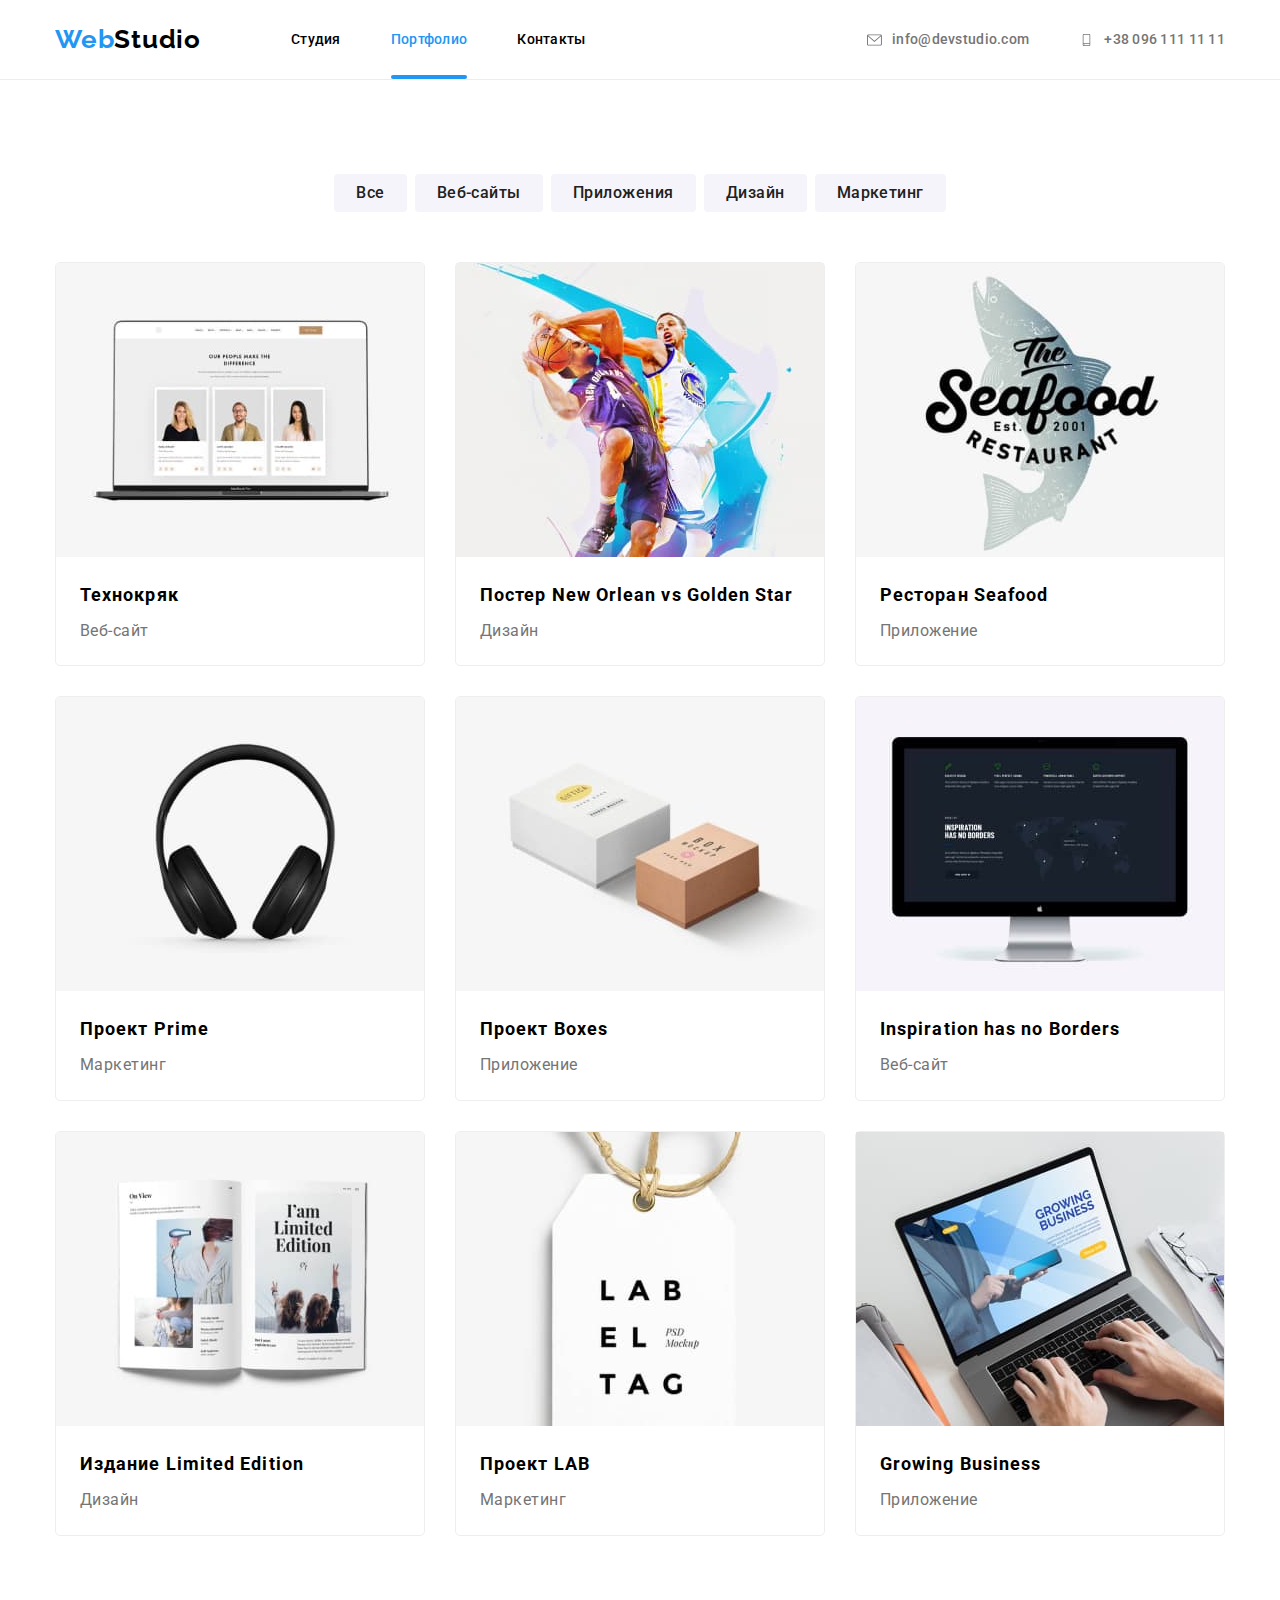
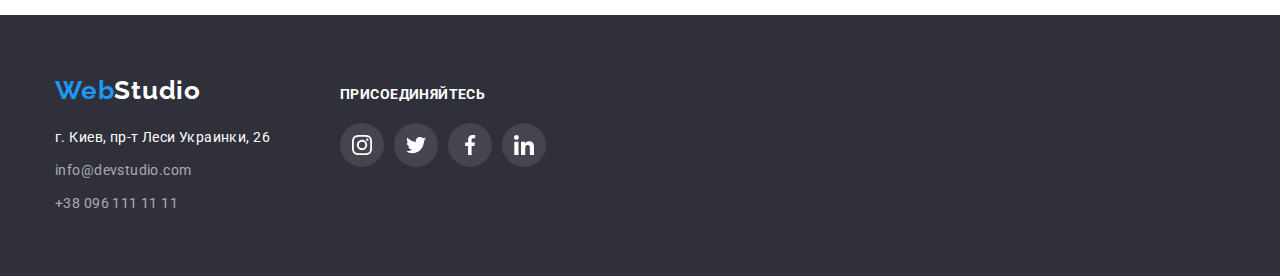
==== portfolio.html @ 303adff1 "Initial commit" ====
<!DOCTYPE html>
<html lang="en">
  <head>
    <meta charset="UTF-8" />
    <meta http-equiv="X-UA-Compatible" content="IE=edge" />
    <meta name="viewport" content="width=device-width, initial-scale=1.0" />
    <title>Work Myrhoiazov 2</title>
    <link
      href="https://fonts.googleapis.com/css2?family=Raleway:wght@700&family=Roboto:wght@400;500;700;900&display=swap"
      rel="stylesheet"
    />

    <link rel="stylesheet" href="./css/normalize.css" />
    <link rel="stylesheet" href="./css/style.css" />
  </head>
  <body>
    <header class="header">
      <div class="container">
        <div class="nav-wrapper">
            <a class="logo nav-logo" href="index.html"
              ><span>Web</span>Studio</a
            >
            <nav class="site-nav"></nav>
            <ul class="nav-list">
              <li class="item">
                <a class="nav-link " href="index.html">Студия</a>
              </li>
              <li class="item">
                <a class="nav-link primary" href="portfolio.html">Портфолио</a>
              </li>
              <li class="item"><a class="nav-link" href="#">Контакты</a></li>
            </ul>
          </nav>
          <div class="header-contact">
            <ul class="contact nav-contact">
              <li class="item">
                <a class="contact-link" href="mailto:info@devstudio.com"
                  > <svg class="icon icon-envelope" >
                    <use
                      href="./images/icon/symbol-defs.svg#icon-envelope"
                    ></use>
                  </svg>info@devstudio.com</a
                >
              </li>
              <li class="item">
                <a class="contact-link" href="tel:+80961111111"
                  > <svg class="icon icon-smartphone">
                    <use
                      href="./images/icon/symbol-defs.svg#icon-smartphone"
                    ></use>
                  </svg> +38 096 111 11 11</a
                >
              </li>
            </ul>
          </div>
        </div>
      </div>
    </header>
    <main class="main-portfolio">
        <section class="portfolio-body">
          <div class="container">
          <!-- Не видимый заголовок  ГЕРОй-->
            <h1 class="main-text visually-hidden">Примеры услуг работы</h1>
          <!-- Не видимый заголовок -->
            <ul class="portfolio-link">
            <li class="btn">
              <button type="button">Все</button>
            </li>
            <li class="btn">
              <button type="button">Веб-сайты</button>
            </li>
            <li class="btn">
              <button type="button">Приложения</button>
            </li>
            <li class="btn">
              <button type="button">Дизайн</button>
            </li>
            <li class="btn">
              <button type="button">Маркетинг</button>
            </li>
          </ul>
          <ul class="portfolio-items">
            <li class="item">
              <div class="img-wrapper">
                <img
                class="portfolio-img"
                src="./images/Portfolio/img1.jpg"
                alt="Технокряк"
                width="370"
              /> 
              <div class="img-subtext">
                Ресурс предлагает комплексные предложения с разным уровнем
                функционала и сервисов. Все это позволит посетителю получить
                исчерпывающие сведения о компании или частном лице.
              </div>
              </div>
              
              <div class="portfolio-wrapper">
              <h3 class="portfolio-title">Технокряк</h3>
              <p class="portfolio-subtitle">Веб-сайт</p>
            </div>
            </li>
            <li class="item">
              <div class="img-wrapper"><img
                class="portfolio-img"
                src="./images/Portfolio/img2.jpg"
                alt="Постер New Orlean"
                width="370"
              /><div class="img-subtext">
                Ресурс предлагает комплексные предложения с разным уровнем
                функционала и сервисов. Все это позволит посетителю получить
                исчерпывающие сведения о компании или частном лице.
              </div></div>
              <div class="portfolio-wrapper">
              <h3 class="portfolio-title">Постер New Orlean vs Golden Star</h3>
              <p class="portfolio-subtitle">Дизайн</p></div>
            </li>
            <li class="item">
              <div class="img-wrapper"><img
                class="portfolio-img"
                src="./images/Portfolio/img3.jpg"
                alt="Ресторан Seafood"
                width="370"
              /><div class="img-subtext">
                Ресурс предлагает комплексные предложения с разным уровнем
                функционала и сервисов. Все это позволит посетителю получить
                исчерпывающие сведения о компании или частном лице.
              </div></div>
              <div class="portfolio-wrapper">
              <h3 class="portfolio-title">Ресторан Seafood</h3>
              <p class="portfolio-subtitle">Приложение</p></div>
            </li>

            <li class="item">
              <div class="img-wrapper"><img
                class="portfolio-img"
                src="./images/Portfolio/img4.jpg"
                alt="Проект Prime"
                width="370"
              /><div class="img-subtext">
                Ресурс предлагает комплексные предложения с разным уровнем
                функционала и сервисов. Все это позволит посетителю получить
                исчерпывающие сведения о компании или частном лице.
              </div></div>
              <div class="portfolio-wrapper">
              <h3 class="portfolio-title">Проект Prime</h3>
              <p class="portfolio-subtitle">Маркетинг</p></div>
            </li>

            <li class="item">
              <div class="img-wrapper"><img
                class="portfolio-img"
                src="./images/Portfolio/img5.jpg"
                alt="Проект Boxes"
                width="370"
              /><div class="img-subtext">
                Ресурс предлагает комплексные предложения с разным уровнем
                функционала и сервисов. Все это позволит посетителю получить
                исчерпывающие сведения о компании или частном лице.
              </div></div>
              <div class="portfolio-wrapper">
              <h3 class="portfolio-title">Проект Boxes</h3>
              <p class="portfolio-subtitle">Приложение</p></div>
            </li>
            <li class="item">
              <div class="img-wrapper"><img
                class="portfolio-img"
                src="./images/Portfolio/img6.jpg"
                alt="Inspiration has no Borders"
                width="370"
              /><div class="img-subtext">
                Ресурс предлагает комплексные предложения с разным уровнем
                функционала и сервисов. Все это позволит посетителю получить
                исчерпывающие сведения о компании или частном лице.
              </div></div>
              <div class="portfolio-wrapper">
              <h3 class="portfolio-title">Inspiration has no Borders</h3>
              <p class="portfolio-subtitle">Веб-сайт</p></div>
            </li>
            <li class="item">
              <div class="img-wrapper"><img
                class="portfolio-img"
                src="./images/Portfolio/img7.jpg"
                alt="Издание Limited Edition"
                width="370"
              /><div class="img-subtext">
                Ресурс предлагает комплексные предложения с разным уровнем
                функционала и сервисов. Все это позволит посетителю получить
                исчерпывающие сведения о компании или частном лице.
              </div></div>
              <div class="portfolio-wrapper">
              <h3 class="portfolio-title">Издание Limited Edition</h3>
              <p class="portfolio-subtitle">Дизайн</p></div>
            </li>
            <li class="item">
              <div class="img-wrapper"><img
                class="portfolio-img"
                src="./images/Portfolio/img8.jpg"
                alt="Проект LAB"
                width="370"
              /><div class="img-subtext">
                Ресурс предлагает комплексные предложения с разным уровнем
                функционала и сервисов. Все это позволит посетителю получить
                исчерпывающие сведения о компании или частном лице.
              </div></div>
              <div class="portfolio-wrapper">
              <h3 class="portfolio-title">Проект LAB</h3>
              <p class="portfolio-subtitle">Маркетинг</p></div>
            </li>
            <li class="item">
              <div class="img-wrapper"><img
                class="portfolio-img"
                src="./images/Portfolio/img9.jpg"
                alt="ТGrowing Business"
                width="370"
              /><div class="img-subtext">
                Ресурс предлагает комплексные предложения с разным уровнем
                функционала и сервисов. Все это позволит посетителю получить
                исчерпывающие сведения о компании или частном лице.
              </div></div>
              <div class="portfolio-wrapper">
              <h3 class="portfolio-title">Growing Business</h3>
              <p class="portfolio-subtitle">Приложение</p>
            </div>
            </li>
          </ul>
        </div>
      </section>
      
    </main>

    <footer class="footer">
      <div class="container">
        <div class="footer-row">
          <div class="footer-adress">
            <a class="logo footer-logo" href="index.html"
              ><span>Web</span>Studio</a
            >
            <address>
              <ul class="contact footer-contact">
                <li class="item">
                  <a
                    class="contact-link footer-map"
                    href="https://goo.gl/maps/vvdmtpZNE354Qot68"
                    >г. Киев, пр-т Леси Украинки, 26</a
                  >
                </li>
                <li class="item">
                  <a class="contact-link" href="mailto:info@devstudio.com"
                    >info@devstudio.com</a
                  >
                </li>
                <li class="item">
                  <a class="contact-link" href="tel:+80961111111"
                    >+38 096 111 11 11</a
                  >
                </li>
              </ul>
            </address>
          </div>

          <div class="footer-social">
            <h2 class="footer-social-text">присоединяйтесь</h2>
            <div class="footer-social-link">
              <a class="footer-link" href="#">
                <svg aria-label="instagram" class="footer-link-instagram">
                  <use
                    href="./images/icon/symbol-defs.svg#icon-instagram"
                  ></use>
                </svg>
              </a>
              <a class="footer-link" href="#"
              ><svg aria-label="twitter" class="footer-link-twitter">
                <use
                  href="./images/icon/symbol-defs.svg#icon-twitter"
                ></use>
              </svg>
            </a>
              <a class="footer-link" href="#"
              ><svg aria-label="facebook" class="footer-link-facebook">
                <use
                  href="./images/icon/symbol-defs.svg#icon-facebook"
                ></use>
              </svg>
            </a>
              <a class="footer-link" href="#"
                ><svg aria-label="linkedin" class="footer-link-linkedin">
                  <use
                    href="./images/icon/symbol-defs.svg#icon-linkedin"
                  ></use>
                </svg>
              </a>
             
            </div>
          </div>
        </div>
      </div>
    </footer>
  </body>
</html>
---- css/style.css ----
html {
  box-sizing: border-box;
}

*,
*::before,
*::after {
  box-sizing: inherit;
}

/* Общие файлы Css */

/* ---------Брендовые цвета---------- */

:root {
  --blu-brand-color: #2196f3;
  --black-brand-color: rgba(33, 33, 33, 1);
  --grey-brand-color: rgba(117, 117, 117, 1);
  --white-brand-color: #fff;
  --black-logo: #000;
  --brand-color-footer: rgba(47, 48, 58, 1);
}

body {
  font-family: 'Roboto';
  box-sizing: border-box;
  color: #000;
  background-color: var(--white-brand-color);
  margin: 0;
}

.header {
  position: fixed;
  z-index: 999;
  top: 0;
  left: 0;
  width: 100%;
  border-bottom: 1px solid rgba(236, 236, 236, 1);

  background-color: var(--white-brand-color);
}

.container {
  max-width: 1200px;
  margin: 0 auto;

  padding-left: 15px;
  padding-right: 15px;
}

/* -------Стилизация Навигации------- */

.nav-wrapper {
  display: flex;
  align-items: center;
  flex-wrap: wrap;
}

.site-nav {
  display: flex;
  align-items: center;
  flex-wrap: wrap;
}

/* Logo */

.logo {
  display: inline-block;
  font-family: 'Raleway';

  font-size: 26px;
  text-decoration: none;
  font-weight: 700;
  line-height: 1.2;
  letter-spacing: 0.03em;

  color: var(----black-brand-color);
}

.nav-logo {
  margin-right: 90px;
}

.logo span {
  color: var(--blu-brand-color);
}

.nav-list,
.nav-contact {
  list-style: none;
  display: flex;
}

.nav-list .nav-link {
  display: block;

  padding: 32px 0;

  color: var(----black-brand-color);
  font-size: 14px;
  line-height: 1.1;
  letter-spacing: 0.02em;
  font-weight: 500;
  text-decoration: none;

  transition: color 250ms cubic-bezier(0.4, 0, 0.2, 1);
}

.nav-list .nav-link:hover,
.nav-list .nav-link:focus {
  color: var(--blu-brand-color);
}

.nav-list .primary {
  display: block;
  position: relative;

  padding: 32px 0;

  color: var(--blu-brand-color);
}

.nav-list .primary::after {
  content: '';
  display: block;
  position: absolute;
  left: 0;
  bottom: 0;

  width: 100%;
  height: 4px;
  border-radius: 2px;
  background-color: var(--blu-brand-color);
}

/* стилизация нав контактов */

.nav-list .item + .item {
  margin-left: 50px;
}
.nav-contact .item + .item {
  margin-left: 50px;
}

.header-contact {
  margin-left: auto;
}

.header-contact .contact-link {
  display: flex;
  align-items: center;
  color: var(--grey-brand-color);
  font-weight: 500;
  font-size: 14px;
  line-height: 1.1;
  letter-spacing: 0.02em;
  font-style: normal;
  text-decoration: none;
}

.footer-contact .contact-link {
  display: flex;
  align-items: center;
  color: rgba(255, 255, 255, 0.6);

  font-weight: 400;
  font-size: 14px;
  line-height: 1.7;
  letter-spacing: 0.03em;
  font-style: normal;
  text-decoration: none;

  transition: color 250ms cubic-bezier(0.4, 0, 0.2, 1);
}

.contact .contact-link:hover,
.contact .contact-link:focus {
  color: var(--blu-brand-color);
}

/* Footer style */

.footer {
  background: var(--brand-color-footer);
  padding: 60px 0;
}

.footer-logo {
  color: var(--white-brand-color);
  margin: 0;
  margin-bottom: 20px;
}

.footer-contact .item {
  margin-bottom: 9px;
}

.footer-contact .item:last-child {
  margin-bottom: 0;
}

.footer-contact .footer-map {
  color: var(--white-brand-color);
}

/* Icon */

.icon-envelope {
  width: 16px;
  height: 12px;
  margin-right: 10px;
  fill: currentColor;
}

.icon-smartphone {
  width: 10px;
  height: 16px;
  margin-right: 10px;
  fill: currentColor;
}
/* ---------Стилизация Portfolio-------- */

/* Стилизация Portfolio Body */

/* Скрытй текст в портфолио */
.visually-hidden {
  position: absolute;
  width: 1px;
  height: 1px;
  margin: -1px;
  border: 0;
  padding: 0;

  white-space: nowrap;
  clip-path: inset(100%);
  clip: rect(0 0 0 0);
  overflow: hidden;
}
/* Скрытй текст в портфолио */

.main-portfolio {
  padding-bottom: 94px;
  padding-top: 94px;

  margin-top: 80px;
}

.portfolio-link {
  display: flex;
  justify-content: center;
  flex-wrap: wrap;

  margin-bottom: 50px;
  margin-top: 0;
}

.portfolio-link button {
  font-weight: 500;
  color: var(--black-brand-color);
  font-size: 16px;
  line-height: 1.6;
  letter-spacing: 0.03em;

  background-color: rgba(245, 244, 250, 1);
  padding: 6px 22px;
  border-radius: 4px;
  border: 0;

  margin: 0 4px;
  cursor: pointer;

  transition: color 250ms cubic-bezier(0.4, 0, 0.2, 1), background-color 250ms cubic-bezier(0.4, 0, 0.2, 1), box-shadow 250ms cubic-bezier(0.4, 0, 0.2, 1);
}
.portfolio-link button:hover,
.portfolio-link button:focus {
  color: var(--white-brand-color);
  background-color: var(--blu-brand-color);
  box-shadow: 0 5px 15px rgba(117, 117, 117, 0.2);
}

.portfolio-items {
  display: flex;
  flex-wrap: wrap;

  margin: -15px;
}

.portfolio-items .item {
  width: 370px;

  border: 1px solid rgba(238, 238, 238, 1);
  border-radius: 5px;
  transform: scale(1);
  transition: transform 1s ease;

  cursor: pointer;

  border: 1px solid rgba(238, 238, 238, 1);
  transition: box-shadow 250ms cubic-bezier(0.4, 0, 0.2, 1);

  margin: 15px;
}

.portfolio-items .item:nth-child(3n) {
  margin-right: 0;
}

.portfolio-items .item:nth-last-child(-n + 3) {
  margin-bottom: 0;
}

.portfolio-items .item:hover {
  box-shadow: 0 5px 15px rgba(117, 117, 117, 0.2);
  transform: scale(1.01);
}

.portfolio-img {
  display: block;
}

.img-wrapper {
  position: relative;
  overflow: hidden;
}

.img-wrapper::before {
  content: '';
  position: absolute;
  width: 100%;
  height: 100%;
  background: rgba(33, 150, 243, 0.9);

  transform: translateY(100%);

  transition: transform 250ms cubic-bezier(0.4, 0, 0.2, 1);
}

.portfolio-items .item:hover .img-wrapper::before {
  transform: translateY(0);
}

.img-subtext {
  position: absolute;
  top: 0;
  left: 0;

  padding: 63px 24px;

  font-family: 'Roboto';
  font-weight: 400;
  font-size: 18px;
  line-height: 1.5;
  letter-spacing: 0.03em;
  color: var(--white-brand-color);

  transform: translateY(100%);

  transition: transform 250ms cubic-bezier(0.4, 0, 0.2, 1);
}

.portfolio-items .item:hover .img-subtext {
  transform: translateY(0);
}

.portfolio-wrapper {
  padding: 20px 24px;
}

.portfolio-title {
  font-weight: 700;
  line-height: 2;
  letter-spacing: 0.06em;
  font-size: 18px;

  color: var(----black-brand-color);
  margin-bottom: 4px;
}
.portfolio-subtitle {
  font-weight: 400;
  color: var(--grey-brand-color);
  line-height: 1.8;
  letter-spacing: 0.03em;
  font-size: 16px;
}

/* ------------------Главная страница сайта-------------------- */

.main-header {
  padding: 200px 0;
  text-align: center;

  max-width: 1600px;
  margin-left: auto;
  margin-right: auto;

  margin-top: 80px;

  background-image: linear-gradient(
      to bottom,
      rgba(47, 48, 58, 0.4),
      rgba(47, 48, 58, 0.4)
    ),
    url(../images/hero-bg.jpg);
  background-position: center;
  background-repeat: no-repeat;
  background-size: cover;
}
.main-hero-title {
  font-weight: 900;
  font-size: 44px;
  line-height: 1.4;
  letter-spacing: 0.06em;
  color: var(--white-brand-color);

  text-transform: uppercase;

  margin-bottom: 30px;
}

.main-btn {
  letter-spacing: 0.06em;
  font-weight: 700;
  font-size: 16px;
  font-family: inherit;
  line-height: 1.9;

  background-color: var(--blu-brand-color);
  color: var(--white-brand-color);

  padding: 10px 32px;
  border: none;
  border-radius: 4px;
  box-shadow: 0px 4px 4px 0px rgba(0, 0, 0, 0.15);
  cursor: pointer;

  transition: background-color 250ms cubic-bezier(0.4, 0, 0.2, 1);
}

.main-btn:hover{
  background-color: rgb(18, 18, 18);
;
}

/* Our Work */

.our-work {
  padding-top: 94px;
  padding-bottom: 94px;
}
.our-work-img {
  display: flex;
  align-items: center;
  justify-content: center;

  width: 100%;
  height: 120px;
  background-color: rgba(245, 244, 250, 1);
  margin-bottom: 30px;

  border-radius: 4px;
}

.antenna,
.clock,
.diagram,
.astronaut {
  width: 70px;
  height: 70px;
}

.our-work-list,
.progress-list,
.team-list {
  display: flex;
  justify-content: space-between;
}

.our-work-link {
  width: 270px;
}

.our-work-link,
.progress-link {
  list-style: none;
  margin-right: 30px;
}

.our-work-link:nth-child(4) {
  margin: 0;
}

.our-work__title {
  text-transform: uppercase;
  font-weight: 700;
  font-size: 14px;
  line-height: 1.2;
  letter-spacing: 0.03em;
  color: var(--black-brand-color);

  margin-bottom: 10px;
}
.our-work__subtitle {
  font-weight: 400;
  font-size: 14px;
  line-height: 1.7;
  letter-spacing: 0.03em;
  color: var(--grey-brand-color);
}

/* Our progress */

.our-progress {
  padding-bottom: 94px;
}

.progress-link {
  position: relative;
  list-style: none;
  margin-right: 30px;
}

.progress-link:nth-child(3) {
  margin: 0;
}

.progress-img{
  display: block;
}

.progress-text{
  position: absolute;
  width: 100%;
  left: 0;
  bottom: 0;


font-weight: 700;
font-size: 14px;
line-height: 1.2;
text-align: center;
letter-spacing: 0.03em;
text-transform: uppercase;
padding: 27px 82px;

color: var(--white-brand-color);

background-color: rgba(47, 48, 58, 0.8);;
}



/* Общий Title */
.title {
  text-align: center;
  font-weight: 700;
  font-size: 36px;
  line-height: 1.2;
  letter-spacing: 0.03em;

  margin-bottom: 50px;
}

/* Our Team */

.our-team {
  background: rgba(245, 244, 250, 1);
  padding: 94px 0;
}
.team-list {
  display: flex;
  flex-wrap: wrap;

  margin: -15px;
}

.team-item {
  border-radius: 0px 0px 4px 4px;
  box-shadow: 0px 1px 3px rgba(0, 0, 0, 0.12), 0px 1px 1px rgba(0, 0, 0, 0.14),
    0px 2px 1px rgba(0, 0, 0, 0.2);
  margin: 15px;

  background-color: var(--white-brand-color);
}

.team-link img {
  display: block;
}

.team-text {
  text-align: center;

  font-weight: 500;
  font-size: 16px;
  line-height: 1.2;
  letter-spacing: 0.03em;
  color: var(--black-brand-color);

  margin-bottom: 10px;
}
.team-subtext {
  text-align: center;

  color: var(--grey-brand-color);
  font-weight: 400;
  font-size: 16px;
  line-height: 1.2;
  letter-spacing: 0.03em;

  margin-bottom: 16px;
}

.team-content {
  padding: 30px 0;
}

.social-list {
  display: flex;
  justify-content: center;
}

.social-link {
  display: flex;
  justify-content: center;
  align-items: center;

  /* color: currentColor; */
  width: 44px;
  height: 44px;
  border-radius: 50%;

  margin-left: 10px;

  transition: background-color 250ms cubic-bezier(0.4, 0, 0.2, 1);
}

.social-link:hover,
.social-link:focus {
  background-color: var(--blu-brand-color);
}

.social-link:first-child {
  margin: 0;
}

.social-icon {
  width: 20px;
  height: 20px;
  fill: rgba(175, 177, 184, 1);
}

.social-link:hover .social-icon,
.social-link:focus .social-icon {
  fill: var(--white-brand-color);
}

/* Our partner  */

.our-partner {
  background-color: var(--white-brand-color);
  padding: 94px 0;
}
.our-partner-list {
  display: flex;
  /* justify-content: space-between; */
  flex-wrap: wrap;

  margin: -15px;
  color: var(--grey-brand-color);
  list-style: none;
}

.our-partner-link {
  display: flex;
  justify-content: center;
  align-items: center;

  margin: 15px;
}

.our-partner-bg {
  padding: 16px 32px;
  width: 170px;
  height: 92px;

  background-color: var(--white-brand-color);
  border: 1px solid rgba(175, 177, 184, 1);
  border-radius: 4px;
  cursor: pointer;

  transition: border 250ms cubic-bezier(0.4, 0, 0.2, 1), fill 250ms cubic-bezier(0.4, 0, 0.2, 1);
}

.our-partner-bg:hover,
.our-partner-bg:focus {
  border: 1px solid var(--blu-brand-color);
}



.partner-logo {
  width: 106px;
  height: 60px;
  fill: rgba(175, 177, 184, 1);

  transition: fill 250ms cubic-bezier(0.4, 0, 0.2, 1);
}

.our-partner-bg:focus .partner-logo,
.our-partner-bg:hover .partner-logo {
  fill: var(--blu-brand-color);
}

/* Footer social link */

.footer-row {
  display: flex;
  align-items: baseline;
}

.footer-social {
  margin-left: 70px;
}

.footer-social-text {
  font-weight: 700;
  font-size: 14px;
  line-height: 1.2;
  letter-spacing: 0.03em;

  margin-bottom: 20px;
  text-transform: uppercase;

  color: var(--white-brand-color);
}

.footer-social-link {
  display: flex;
  align-items: center;
  color: rgb(255, 255, 255);
}

.footer-social-link .footer-link + .footer-link {
  margin-left: 10px;
}

.footer-link {
  display: flex;
  justify-content: center;
  align-items: center;

  color: currentColor;
  width: 44px;
  height: 44px;
  border-radius: 50%;
  background: rgba(255, 255, 255, 0.1);

  transition: background-color 250ms cubic-bezier(0.4, 0, 0.2, 1);
}

.footer-link-instagram,
.footer-link-facebook,
.footer-link-linkedin,
.footer-link-twitter {
  width: 20px;
  height: 20px;
  fill: currentColor;
}

.footer-link:hover,
.footer-link:focus {
  background-color: var(--blu-brand-color);
}

/* Box Modal */

.box-model {
  position: fixed;
  z-index: 1000;
  top: 0;
  left: 0;
  width: 100%;
  height: 100%;

  display: flex;
  align-items: center;
  justify-content: center;

  background: rgba(0, 0, 0, 0.4);

  opacity: 1;
  transition: opacity 250ms cubic-bezier(0.4, 0, 0.2, 1);
}

.box-model.is-hidden {
  opacity: 0;
  pointer-events: none;
}

.box-model.is-hidden .form {
  transform: scale(0);
}

.form {
  position: relative;
  border-radius: 20px;
  padding: 40px;

  width: 528px;
  height: 581px;

  background-color: var(--white-brand-color);
  box-shadow: 0px 1px 3px rgba(0, 0, 0, 0.12), 0px 1px 1px rgba(0, 0, 0, 0.14),
    0px 2px 1px rgba(0, 0, 0, 0.2);
  border-radius: 4px;

  transform: scale(1);
  transition: transform 250ms cubic-bezier(0.4, 0, 0.2, 1);
}

.form-title {
  font-weight: 700;
  font-size: 20px;
  line-height: 1.2;
  text-align: center;
  letter-spacing: 0.03em;

  color: var(--black-brand-color);
}
.form-field {
  position: relative;

  display: block;
  width: 100%;

  color: #fff;
  color: var(--black-brand-color);
  margin-bottom: 28px;
}

.form-field:focus-within {
  fill: var(--blu-brand-color);
}

.form-field:focus-within .form-label,
.form-field:focus-within .textarea-label {
  color: var(--blu-brand-color);
}

/* .form-field:hover .form-icon {
  fill: var(--blu-brand-color);
} */
.form-input {
  width: 100%;

  font-size: 12px;
  letter-spacing: 0.02rem;

  padding: 11px 0;
  padding-left: 40px;

  border: 1px solid rgba(33, 33, 33, 0.2);
  border-radius: 4px;
}

.form-label {
  display: inline-block;

  position: absolute;
  top: -50%;
  left: 0;

  font-weight: 400;
  font-size: 12px;
  line-height: 1.2;
  letter-spacing: 0.01em;

  color: var(--grey-brand-color);
}

.textarea {
  position: relative;
}

.textarea-label {
  position: absolute;

  top: -17%;
  left: 0;

  font-weight: 400;
  font-size: 12px;
  line-height: 1.2;
  letter-spacing: 0.01em;

  color: var(--grey-brand-color);
}

.form-area {
  height: 120px;
  padding: 12px 16px;

  font-weight: 400;
  font-size: 12px;
  line-height: 1.2;
  letter-spacing: 0.01em;

  resize: none;
}
.form-icon {
  position: absolute;

  top: 50%;
  left: 14px;
  transform: translateY(-50%);

  display: inline-block;

  width: 18px;
  height: 18px;
}
.icon {
  width: 15px;
  height: 12px;
}

.form-chekbox {
  display: block;
  display: flex;
  align-items: center;
  justify-content: center;

  margin-bottom: 30px;
}

.chekbox-input {
  /* visibility: hidden; */
  -moz-appearance: none;
  -webkit-appearance: none;
  appearance: none;
}

.chekbox-icon {
  display: inline-block;

  width: 15px;
  height: 15px;

  border-radius: 4px;

  border: 2px solid var(--grey-brand-color);

  background-color: transparent;
  transition: background-color 250ms ease;
}

.chekbox-input:checked ~ .chekbox-icon {
  background-color: var(--blu-brand-color);
  border: transparent;

  background-image: url(../images/box-modal/icon\ check.svg);
  background-size: contain;
  background-repeat: no-repeat;
  background-position: center;

  background-origin: border-box;
}

.chekbox-text {
  font-weight: 400;
  font-size: 14px;
  line-height: 1.8;
  letter-spacing: 0.03em;

  color: var(--grey-brand-color);

  margin-left: 8px;
}
.chekbox-text-accent {
  font-weight: 400;
  font-size: 14px;
  line-height: 1.8;
  letter-spacing: 0.03em;
  text-decoration: underline;

  color: var(--blu-brand-color);
}

.form-btn {
  display: block;

  width: 200px;
  height: 50px;

  color: var(--white-brand-color);

  padding: 10px 56px;

  background: var(--blu-brand-color);
  box-shadow: 0px 4px 4px rgba(0, 0, 0, 0.15);
  border-radius: 4px;
  border: none;

  margin-left: auto;
  margin-right: auto;

  cursor: pointer;
}

.closed {
  position: absolute;
  top: 8px;
  right: 8px;
  width: 30px;
  height: 30px;

  display: flex;
  align-items: center;
  justify-content: center;

  border-radius: 50%;

  background: #ffffff;
  border: 1px solid rgba(0, 0, 0, 0.1);

  cursor: pointer;
}
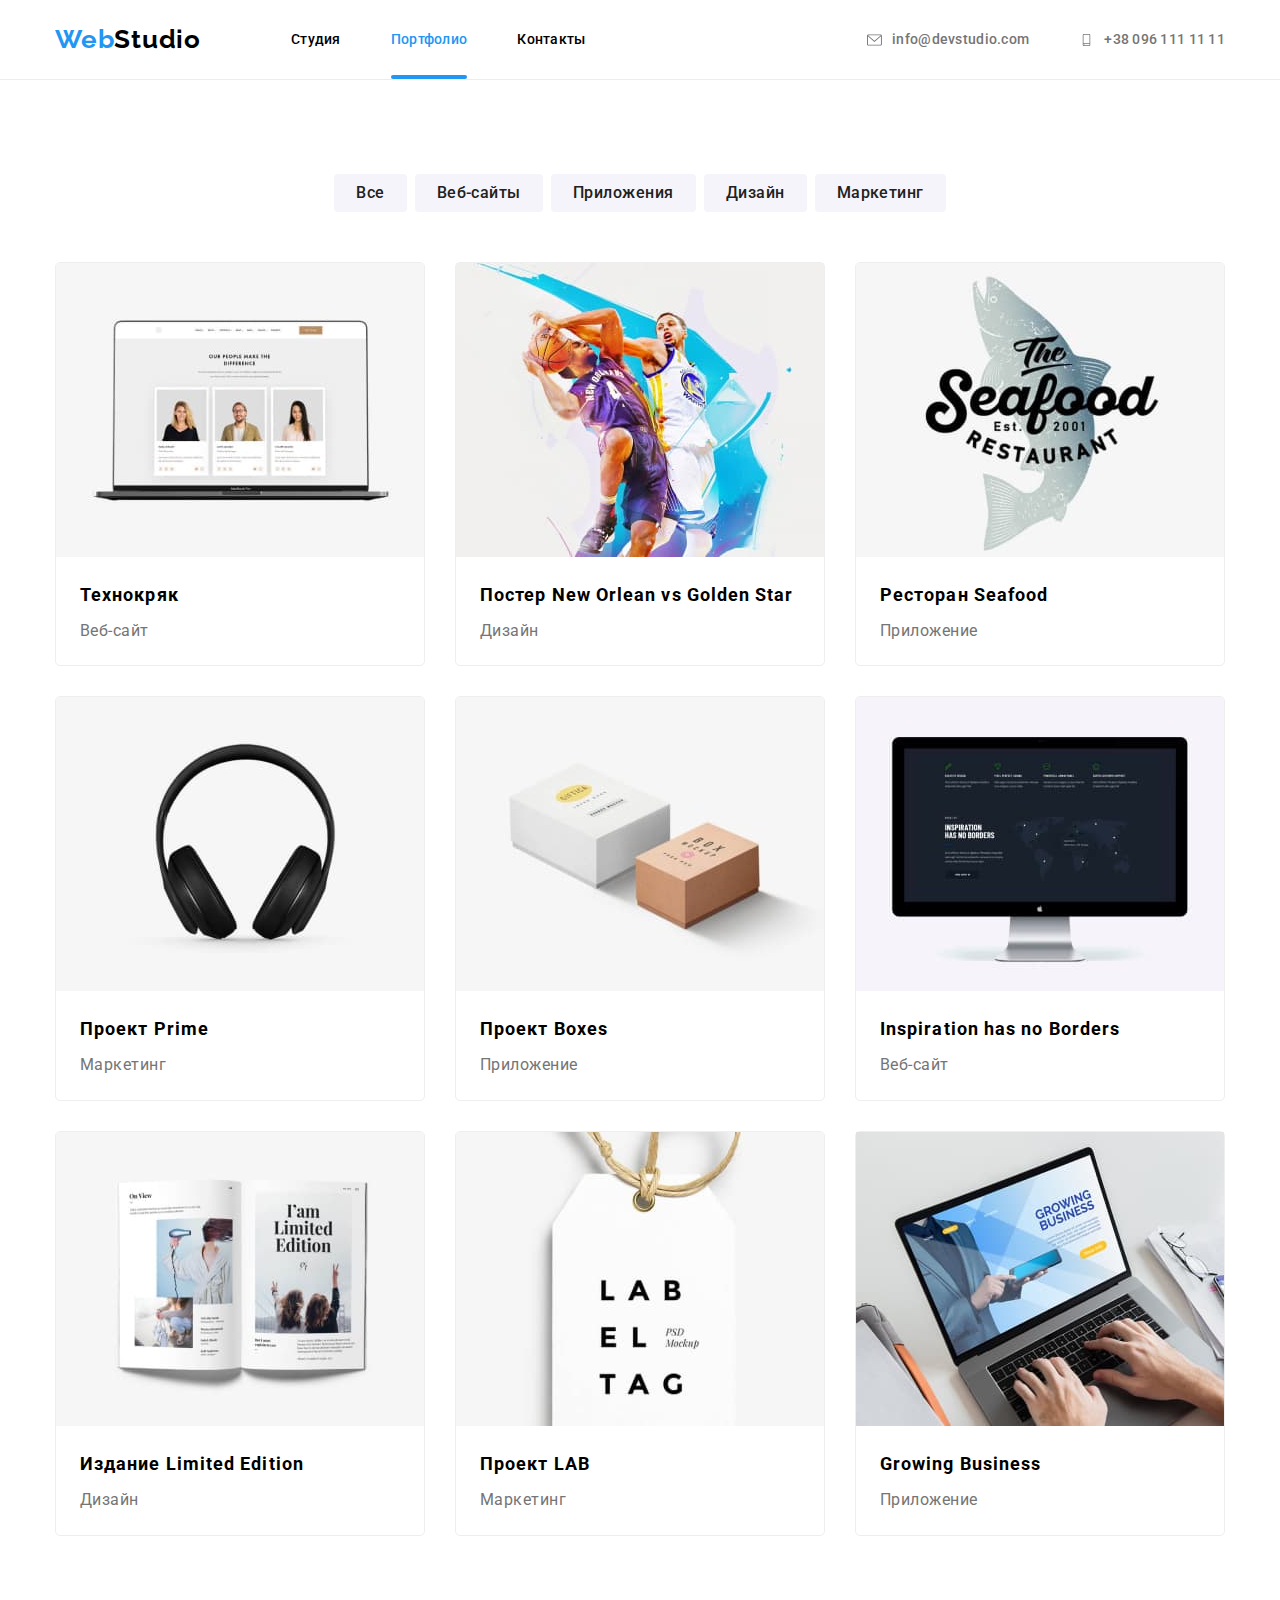
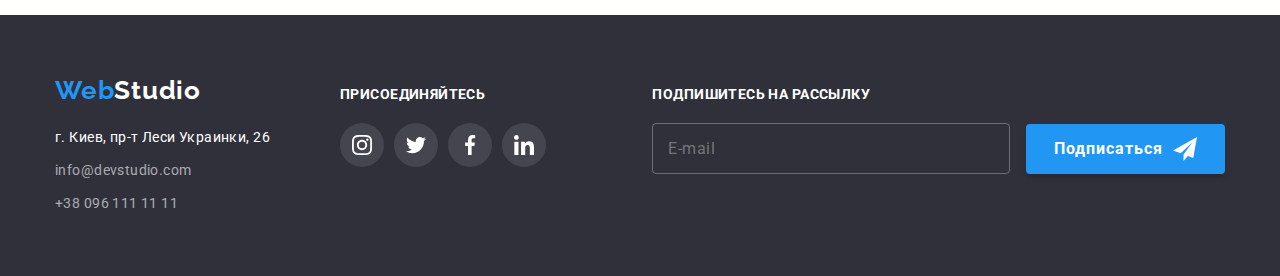
==== commit 71acda34: "add: after mentor" ====
--- a/portfolio.html
+++ b/portfolio.html
@@ -293,6 +293,18 @@
              
             </div>
           </div>
+          <div class="footer-wrapper">
+            <h2 class="footer-social-text">Подпишитесь на рассылку</h2>
+            <form class="footer-form">
+                <input class="footer-input" type="email" name="footer-email" placeholder="E-mail">
+              <button class="submit-btn" type="submit">Подписаться <svg aria-label="submit" class="icon-submit">
+                <use
+                  href="./images/icon/symbol-defs.svg#icon-submit"
+                ></use>
+              </svg></button>
+            </form>
+
+          </div>
         </div>
       </div>
     </footer>
--- a/css/style.css
+++ b/css/style.css
@@ -269,7 +269,9 @@
   margin: 0 4px;
   cursor: pointer;
 
-  transition: color 250ms cubic-bezier(0.4, 0, 0.2, 1), background-color 250ms cubic-bezier(0.4, 0, 0.2, 1), box-shadow 250ms cubic-bezier(0.4, 0, 0.2, 1);
+  transition: color 250ms cubic-bezier(0.4, 0, 0.2, 1),
+    background-color 250ms cubic-bezier(0.4, 0, 0.2, 1),
+    box-shadow 250ms cubic-bezier(0.4, 0, 0.2, 1);
 }
 .portfolio-link button:hover,
 .portfolio-link button:focus {
@@ -436,9 +438,8 @@
   transition: background-color 250ms cubic-bezier(0.4, 0, 0.2, 1);
 }
 
-.main-btn:hover{
+.main-btn:hover {
   background-color: rgb(18, 18, 18);
-;
 }
 
 /* Our Work */
@@ -523,31 +524,28 @@
   margin: 0;
 }
 
-.progress-img{
+.progress-img {
   display: block;
 }
 
-.progress-text{
+.progress-text {
   position: absolute;
   width: 100%;
   left: 0;
   bottom: 0;
 
-
-font-weight: 700;
-font-size: 14px;
-line-height: 1.2;
-text-align: center;
-letter-spacing: 0.03em;
-text-transform: uppercase;
-padding: 27px 82px;
-
-color: var(--white-brand-color);
-
-background-color: rgba(47, 48, 58, 0.8);;
-}
-
-
+  font-weight: 700;
+  font-size: 14px;
+  line-height: 1.2;
+  text-align: center;
+  letter-spacing: 0.03em;
+  text-transform: uppercase;
+  padding: 27px 82px;
+
+  color: var(--white-brand-color);
+
+  background-color: rgba(47, 48, 58, 0.8);
+}
 
 /* Общий Title */
 .title {
@@ -687,15 +685,14 @@
   border-radius: 4px;
   cursor: pointer;
 
-  transition: border 250ms cubic-bezier(0.4, 0, 0.2, 1), fill 250ms cubic-bezier(0.4, 0, 0.2, 1);
+  transition: border 250ms cubic-bezier(0.4, 0, 0.2, 1),
+    fill 250ms cubic-bezier(0.4, 0, 0.2, 1);
 }
 
 .our-partner-bg:hover,
 .our-partner-bg:focus {
   border: 1px solid var(--blu-brand-color);
 }
-
-
 
 .partner-logo {
   width: 106px;
@@ -771,6 +768,73 @@
   background-color: var(--blu-brand-color);
 }
 
+/* Footer - form */
+
+.footer-wrapper {
+  margin-left: auto;
+}
+
+.footer-social-text {
+}
+
+.footer-input {
+  display: inline-block;
+
+  width: 358px;
+
+  font-family: 'Roboto';
+  font-style: normal;
+  font-weight: 400;
+  font-size: 16px;
+  line-height: 1.2;
+  letter-spacing: 0.03em;
+
+  color: rgba(255, 255, 255, 0.6);
+
+  padding: 15px;
+  background-color: transparent;
+  border: 1px solid rgba(255, 255, 255, 0.3);
+  border-radius: 4px;
+}
+.submit-btn {
+  display: inline-flex;
+  align-items: center;
+
+  cursor: pointer;
+
+  font-family: 'Roboto';
+  font-style: normal;
+  font-weight: 700;
+  font-size: 16px;
+  line-height: 1.9;
+  letter-spacing: 0.06em;
+
+  color: var(--white-brand-color);
+  background-color: var(--blu-brand-color);
+  border: none;
+  border-radius: 4px;
+
+  padding: 10px 28px;
+  margin-left: 12px;
+
+  box-shadow: 0px 4px 4px rgba(0, 0, 0, 0.15);
+
+  transition: background-color 250ms cubic-bezier(0.4, 0, 0.2, 1);
+}
+
+.submit-btn:hover {
+  background-color: rgb(18, 18, 18);
+}
+
+.icon-submit {
+  width: 24px;
+  height: 24px;
+
+  margin-left: 10px;
+
+  fill: var(--white-brand-color);
+}
+
 /* Box Modal */
 
 .box-model {
@@ -825,6 +889,8 @@
   letter-spacing: 0.03em;
 
   color: var(--black-brand-color);
+
+  margin-bottom: 12px;
 }
 .form-field {
   position: relative;
@@ -834,10 +900,10 @@
 
   color: #fff;
   color: var(--black-brand-color);
-  margin-bottom: 28px;
-}
-
-.form-field:focus-within {
+  margin-bottom: 10px;
+}
+
+.form-field:focus-within .icon {
   fill: var(--blu-brand-color);
 }
 
@@ -846,11 +912,10 @@
   color: var(--blu-brand-color);
 }
 
-/* .form-field:hover .form-icon {
-  fill: var(--blu-brand-color);
-} */
 .form-input {
+  display: inline-block;
   width: 100%;
+  height: 40px;
 
   font-size: 12px;
   letter-spacing: 0.02rem;
@@ -862,12 +927,17 @@
   border-radius: 4px;
 }
 
+.form-input:focus{
+  border-color: var(--blu-brand-color);
+  outline: none;
+}
+
 .form-label {
   display: inline-block;
 
-  position: absolute;
+  /* position: absolute;
   top: -50%;
-  left: 0;
+  left: 0; */
 
   font-weight: 400;
   font-size: 12px;
@@ -875,6 +945,8 @@
   letter-spacing: 0.01em;
 
   color: var(--grey-brand-color);
+
+  margin-bottom: 4px;
 }
 
 .textarea {
@@ -882,10 +954,7 @@
 }
 
 .textarea-label {
-  position: absolute;
-
-  top: -17%;
-  left: 0;
+  display: inline-block;
 
   font-weight: 400;
   font-size: 12px;
@@ -893,9 +962,12 @@
   letter-spacing: 0.01em;
 
   color: var(--grey-brand-color);
+
+  margin-bottom: 4px;
 }
 
 .form-area {
+  display: block;
   height: 120px;
   padding: 12px 16px;
 
@@ -907,13 +979,11 @@
   resize: none;
 }
 .form-icon {
+  display: inline-block;
   position: absolute;
 
-  top: 50%;
+  top: 55%;
   left: 14px;
-  transform: translateY(-50%);
-
-  display: inline-block;
 
   width: 18px;
   height: 18px;
@@ -988,8 +1058,10 @@
 .form-btn {
   display: block;
 
-  width: 200px;
-  height: 50px;
+  font-weight: 700;
+  font-size: 16px;
+  line-height: 1.9;
+  letter-spacing: 0.06em;
 
   color: var(--white-brand-color);
 
@@ -1019,8 +1091,19 @@
 
   border-radius: 50%;
 
-  background: #ffffff;
+  background-color: #ffffff;
   border: 1px solid rgba(0, 0, 0, 0.1);
 
   cursor: pointer;
-}
+
+  transition: background-color 250ms cubic-bezier(0.4, 0, 0.2, 1);
+}
+
+.icon {
+  fill: currentColor;
+  transition: fill 250ms cubic-bezier(0.4, 0, 0.2, 1);
+}
+
+.closed:hover .icon {
+  fill: var(--blu-brand-color);
+}
